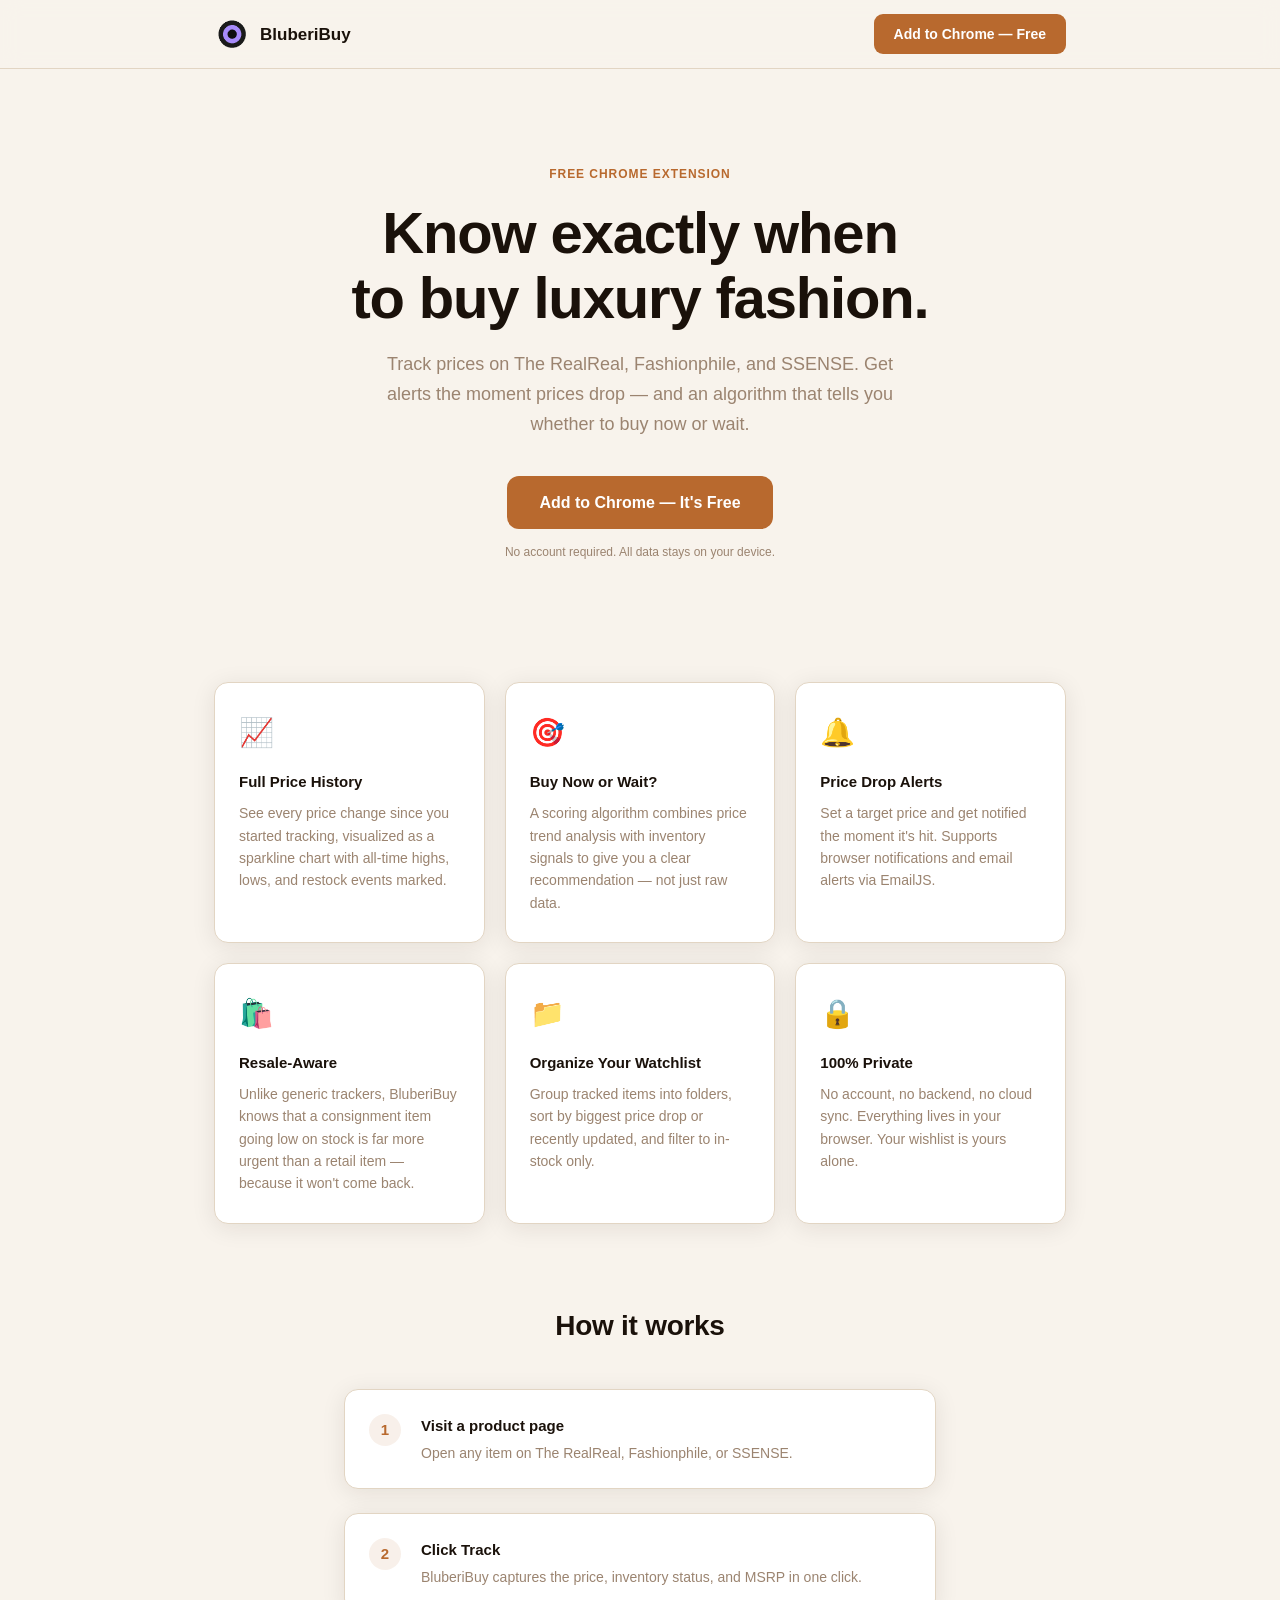
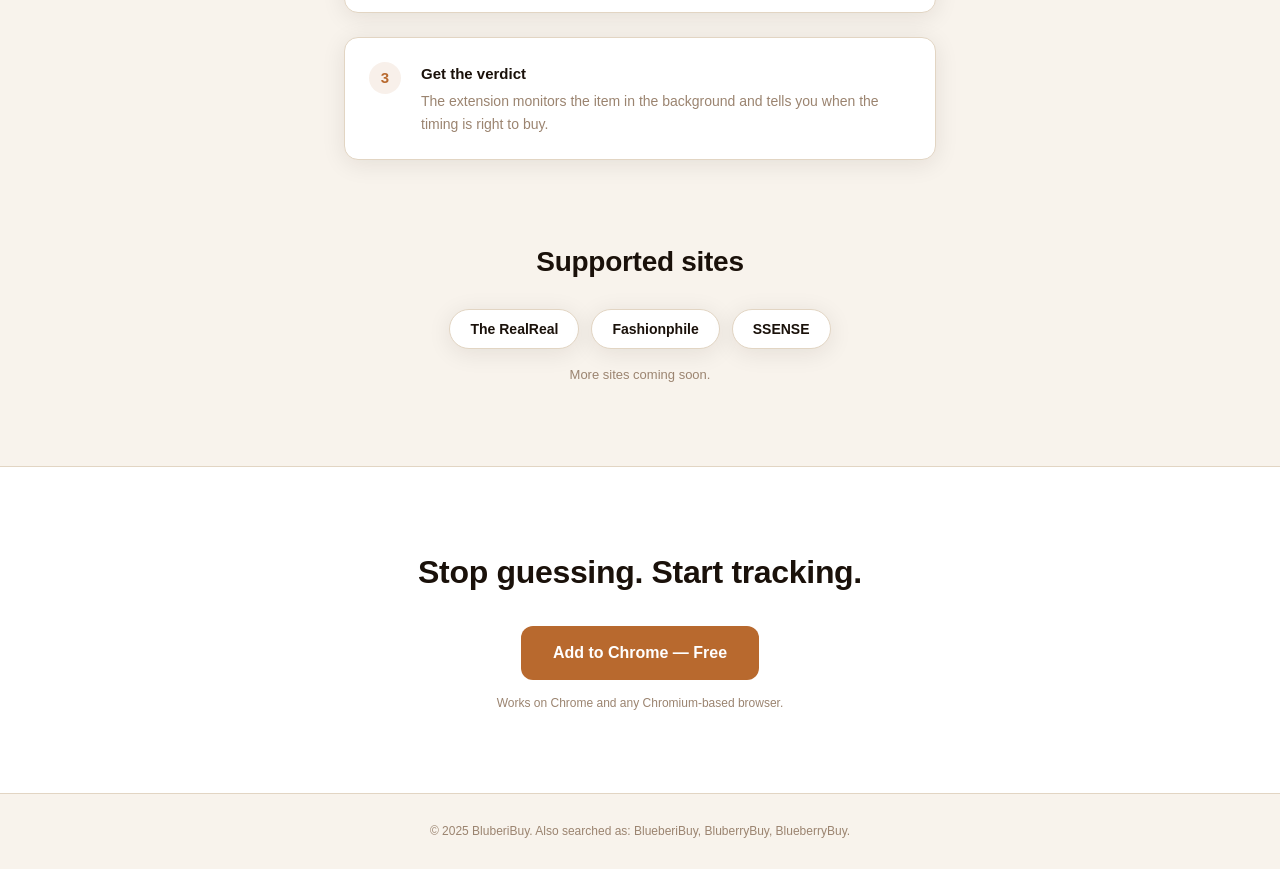
==== docs/index.html @ 83fd0864 "Add landing page and technical documentation - docs/: GitHub Pages landing page (index.html + style." ====
<!DOCTYPE html>
<html lang="en">
<head>
  <meta charset="UTF-8" />
  <meta name="viewport" content="width=device-width, initial-scale=1.0" />
  <meta name="description" content="BluberiBuy is a free Chrome extension that tracks prices on luxury fashion resale sites and tells you the perfect time to buy." />
  <meta name="keywords" content="BluberiBuy, BlueberiBuy, BluberryBuy, BlueberryBuy, Blubery Buy, luxury price tracker, Chrome extension, The RealReal price tracker, Fashionphile price tracker, SSENSE price tracker, luxury resale, price drop alert, buy now or wait" />
  <meta property="og:title" content="BluberiBuy — Know When to Buy" />
  <meta property="og:description" content="Track luxury fashion prices on The RealReal, Fashionphile, and SSENSE. Get alerts when prices drop and an algorithm that tells you when to pull the trigger." />
  <title>BluberiBuy — Know When to Buy</title>
  <link rel="stylesheet" href="style.css" />
</head>
<body>

  <header>
    <div class="header-inner">
      <div class="logo">
        <img src="icon128.png" alt="BluberiBuy icon" width="36" height="36" />
        <span>BluberiBuy</span>
      </div>
      <a class="btn" href="https://chrome.google.com/webstore" target="_blank" rel="noopener">Add to Chrome — Free</a>
    </div>
  </header>

  <section class="hero">
    <p class="eyebrow">Free Chrome Extension</p>
    <h1>Know exactly when<br />to buy luxury fashion.</h1>
    <p class="subhead">Track prices on The RealReal, Fashionphile, and SSENSE. Get alerts the moment prices drop — and an algorithm that tells you whether to buy now or wait.</p>
    <a class="btn btn--large" href="https://chrome.google.com/webstore" target="_blank" rel="noopener">Add to Chrome — It's Free</a>
    <p class="fine">No account required. All data stays on your device.</p>
  </section>

  <section class="features">
    <div class="feature">
      <div class="feature-icon">📈</div>
      <h3>Full Price History</h3>
      <p>See every price change since you started tracking, visualized as a sparkline chart with all-time highs, lows, and restock events marked.</p>
    </div>
    <div class="feature">
      <div class="feature-icon">🎯</div>
      <h3>Buy Now or Wait?</h3>
      <p>A scoring algorithm combines price trend analysis with inventory signals to give you a clear recommendation — not just raw data.</p>
    </div>
    <div class="feature">
      <div class="feature-icon">🔔</div>
      <h3>Price Drop Alerts</h3>
      <p>Set a target price and get notified the moment it's hit. Supports browser notifications and email alerts via EmailJS.</p>
    </div>
    <div class="feature">
      <div class="feature-icon">🛍️</div>
      <h3>Resale-Aware</h3>
      <p>Unlike generic trackers, BluberiBuy knows that a consignment item going low on stock is far more urgent than a retail item — because it won't come back.</p>
    </div>
    <div class="feature">
      <div class="feature-icon">📁</div>
      <h3>Organize Your Watchlist</h3>
      <p>Group tracked items into folders, sort by biggest price drop or recently updated, and filter to in-stock only.</p>
    </div>
    <div class="feature">
      <div class="feature-icon">🔒</div>
      <h3>100% Private</h3>
      <p>No account, no backend, no cloud sync. Everything lives in your browser. Your wishlist is yours alone.</p>
    </div>
  </section>

  <section class="how">
    <h2>How it works</h2>
    <ol class="steps">
      <li>
        <span class="step-num">1</span>
        <div>
          <strong>Visit a product page</strong>
          <p>Open any item on The RealReal, Fashionphile, or SSENSE.</p>
        </div>
      </li>
      <li>
        <span class="step-num">2</span>
        <div>
          <strong>Click Track</strong>
          <p>BluberiBuy captures the price, inventory status, and MSRP in one click.</p>
        </div>
      </li>
      <li>
        <span class="step-num">3</span>
        <div>
          <strong>Get the verdict</strong>
          <p>The extension monitors the item in the background and tells you when the timing is right to buy.</p>
        </div>
      </li>
    </ol>
  </section>

  <section class="sites">
    <h2>Supported sites</h2>
    <div class="site-list">
      <div class="site-chip">The RealReal</div>
      <div class="site-chip">Fashionphile</div>
      <div class="site-chip">SSENSE</div>
    </div>
    <p class="sites-note">More sites coming soon.</p>
  </section>

  <section class="cta">
    <h2>Stop guessing. Start tracking.</h2>
    <a class="btn btn--large" href="https://chrome.google.com/webstore" target="_blank" rel="noopener">Add to Chrome — Free</a>
    <p class="fine">Works on Chrome and any Chromium-based browser.</p>
  </section>

  <footer>
    <p>© 2025 BluberiBuy. Also searched as: BlueberiBuy, BluberryBuy, BlueberryBuy.</p>
  </footer>

</body>
</html>
---- docs/style.css ----
*, *::before, *::after { box-sizing: border-box; margin: 0; padding: 0; }

:root {
  --bg:         #f8f3ec;
  --bg-card:    #ffffff;
  --border:     #e2d5c3;
  --text:       #1a110a;
  --text-muted: #9b8470;
  --accent:     #b8692e;
  --accent-dim: rgba(184,105,46,0.10);
  --green:      #217a45;
  --radius:     14px;
  --shadow:     0 4px 24px rgba(28,18,8,0.09);
  font-family: -apple-system, BlinkMacSystemFont, 'Segoe UI', sans-serif;
}

body {
  background: var(--bg);
  color: var(--text);
  line-height: 1.6;
}

/* ── Header ── */
header {
  position: sticky;
  top: 0;
  z-index: 10;
  background: rgba(248,243,236,0.92);
  backdrop-filter: blur(10px);
  border-bottom: 1px solid var(--border);
}

.header-inner {
  max-width: 900px;
  margin: 0 auto;
  padding: 14px 24px;
  display: flex;
  align-items: center;
  justify-content: space-between;
}

.logo {
  display: flex;
  align-items: center;
  gap: 10px;
  font-weight: 700;
  font-size: 17px;
  color: var(--text);
}

.logo img {
  border-radius: 8px;
}

/* ── Buttons ── */
.btn {
  display: inline-block;
  background: var(--accent);
  color: #fff;
  text-decoration: none;
  font-weight: 600;
  font-size: 14px;
  padding: 9px 20px;
  border-radius: 9px;
  transition: opacity .18s, transform .15s;
}

.btn:hover { opacity: 0.88; transform: translateY(-1px); }

.btn--large {
  font-size: 16px;
  padding: 14px 32px;
  border-radius: 12px;
}

/* ── Hero ── */
.hero {
  max-width: 700px;
  margin: 0 auto;
  padding: 96px 24px 80px;
  text-align: center;
}

.eyebrow {
  font-size: 12px;
  font-weight: 700;
  text-transform: uppercase;
  letter-spacing: .08em;
  color: var(--accent);
  margin-bottom: 16px;
}

.hero h1 {
  font-size: clamp(36px, 6vw, 58px);
  font-weight: 800;
  line-height: 1.12;
  letter-spacing: -0.02em;
  margin-bottom: 20px;
}

.subhead {
  font-size: 18px;
  color: var(--text-muted);
  max-width: 540px;
  margin: 0 auto 36px;
  line-height: 1.65;
}

.fine {
  margin-top: 14px;
  font-size: 12px;
  color: var(--text-muted);
}

/* ── Features ── */
.features {
  max-width: 900px;
  margin: 0 auto;
  padding: 40px 24px 80px;
  display: grid;
  grid-template-columns: repeat(auto-fit, minmax(250px, 1fr));
  gap: 20px;
}

.feature {
  background: var(--bg-card);
  border: 1px solid var(--border);
  border-radius: var(--radius);
  padding: 28px 24px;
  box-shadow: var(--shadow);
}

.feature-icon {
  font-size: 28px;
  margin-bottom: 14px;
}

.feature h3 {
  font-size: 15px;
  font-weight: 700;
  margin-bottom: 8px;
}

.feature p {
  font-size: 14px;
  color: var(--text-muted);
  line-height: 1.6;
}

/* ── How it works ── */
.how {
  max-width: 640px;
  margin: 0 auto;
  padding: 0 24px 80px;
  text-align: center;
}

.how h2 {
  font-size: 28px;
  font-weight: 800;
  letter-spacing: -0.01em;
  margin-bottom: 40px;
}

.steps {
  list-style: none;
  display: flex;
  flex-direction: column;
  gap: 24px;
  text-align: left;
}

.steps li {
  display: flex;
  align-items: flex-start;
  gap: 20px;
  background: var(--bg-card);
  border: 1px solid var(--border);
  border-radius: var(--radius);
  padding: 24px;
  box-shadow: var(--shadow);
}

.step-num {
  flex-shrink: 0;
  width: 32px;
  height: 32px;
  background: var(--accent-dim);
  color: var(--accent);
  font-weight: 800;
  font-size: 15px;
  border-radius: 50%;
  display: flex;
  align-items: center;
  justify-content: center;
}

.steps strong {
  display: block;
  font-size: 15px;
  margin-bottom: 4px;
}

.steps p {
  font-size: 14px;
  color: var(--text-muted);
}

/* ── Supported sites ── */
.sites {
  max-width: 640px;
  margin: 0 auto;
  padding: 0 24px 80px;
  text-align: center;
}

.sites h2 {
  font-size: 28px;
  font-weight: 800;
  letter-spacing: -0.01em;
  margin-bottom: 24px;
}

.site-list {
  display: flex;
  flex-wrap: wrap;
  justify-content: center;
  gap: 12px;
  margin-bottom: 16px;
}

.site-chip {
  background: var(--bg-card);
  border: 1px solid var(--border);
  border-radius: 999px;
  padding: 8px 20px;
  font-size: 14px;
  font-weight: 600;
  box-shadow: var(--shadow);
}

.sites-note {
  font-size: 13px;
  color: var(--text-muted);
}

/* ── CTA ── */
.cta {
  background: var(--bg-card);
  border-top: 1px solid var(--border);
  border-bottom: 1px solid var(--border);
  text-align: center;
  padding: 80px 24px;
}

.cta h2 {
  font-size: 32px;
  font-weight: 800;
  letter-spacing: -0.01em;
  margin-bottom: 28px;
}

/* ── Footer ── */
footer {
  text-align: center;
  padding: 28px 24px;
  font-size: 12px;
  color: var(--text-muted);
}

/* ── Responsive ── */
@media (max-width: 600px) {
  .hero { padding: 64px 20px 60px; }
  .features { grid-template-columns: 1fr; }
  .btn--large { width: 100%; text-align: center; }
}
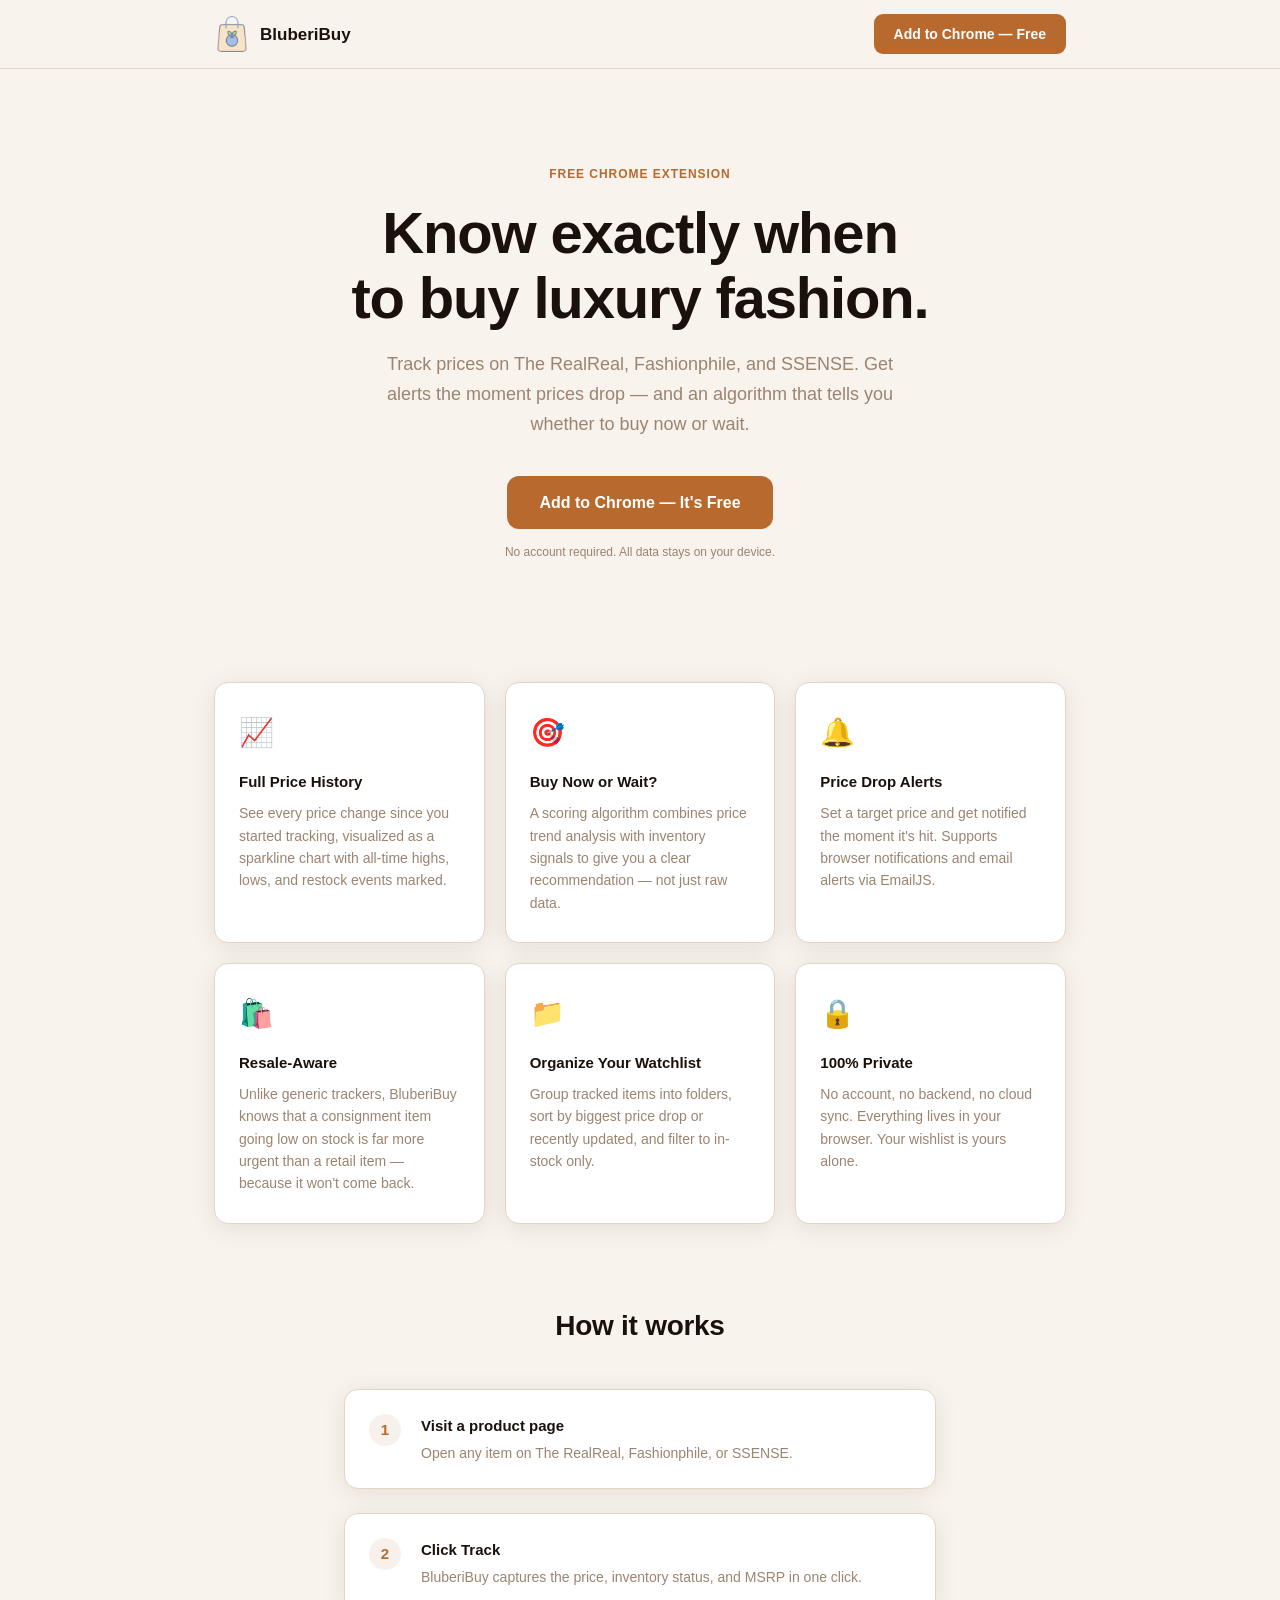
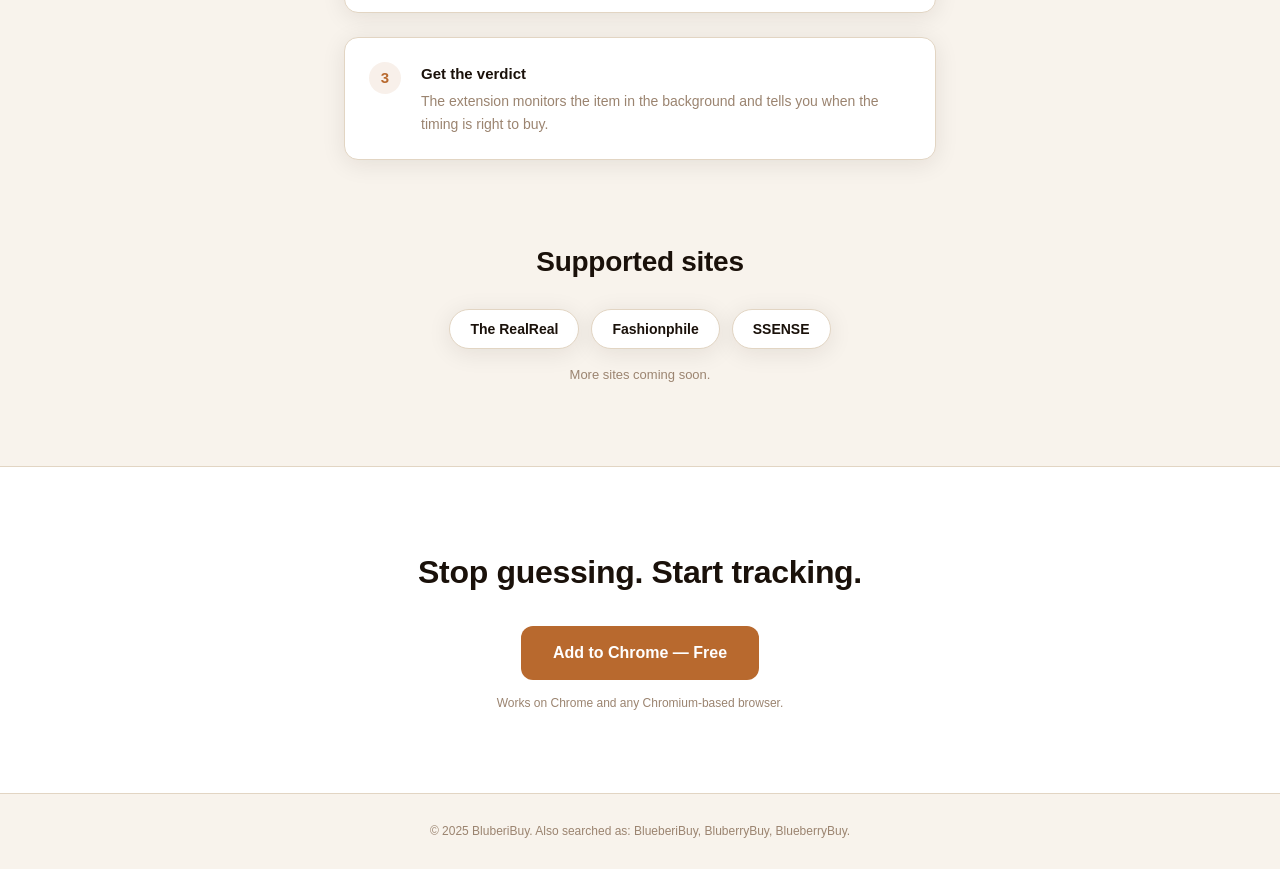
==== commit 637c352d: "Update landing page with real Chrome Store link, icon48, and og:url Co-Authored-By: Claude Sonnet 4." ====
--- a/docs/index.html
+++ b/docs/index.html
@@ -7,6 +7,7 @@
   <meta name="keywords" content="BluberiBuy, BlueberiBuy, BluberryBuy, BlueberryBuy, Blubery Buy, luxury price tracker, Chrome extension, The RealReal price tracker, Fashionphile price tracker, SSENSE price tracker, luxury resale, price drop alert, buy now or wait" />
   <meta property="og:title" content="BluberiBuy — Know When to Buy" />
   <meta property="og:description" content="Track luxury fashion prices on The RealReal, Fashionphile, and SSENSE. Get alerts when prices drop and an algorithm that tells you when to pull the trigger." />
+  <meta property="og:url" content="https://mayozoz.github.io/BluberiBuy/" />
   <title>BluberiBuy — Know When to Buy</title>
   <link rel="stylesheet" href="style.css" />
 </head>
@@ -15,10 +16,10 @@
   <header>
     <div class="header-inner">
       <div class="logo">
-        <img src="icon128.png" alt="BluberiBuy icon" width="36" height="36" />
+        <img src="icon48.png" alt="BluberiBuy icon" width="36" height="36" />
         <span>BluberiBuy</span>
       </div>
-      <a class="btn" href="https://chrome.google.com/webstore" target="_blank" rel="noopener">Add to Chrome — Free</a>
+      <a class="btn" href="https://chromewebstore.google.com/detail/bluberibuy/hebofgjcejgihignpbijmoicklaopijb" target="_blank" rel="noopener">Add to Chrome — Free</a>
     </div>
   </header>
 
@@ -26,7 +27,7 @@
     <p class="eyebrow">Free Chrome Extension</p>
     <h1>Know exactly when<br />to buy luxury fashion.</h1>
     <p class="subhead">Track prices on The RealReal, Fashionphile, and SSENSE. Get alerts the moment prices drop — and an algorithm that tells you whether to buy now or wait.</p>
-    <a class="btn btn--large" href="https://chrome.google.com/webstore" target="_blank" rel="noopener">Add to Chrome — It's Free</a>
+    <a class="btn btn--large" href="https://chromewebstore.google.com/detail/bluberibuy/hebofgjcejgihignpbijmoicklaopijb" target="_blank" rel="noopener">Add to Chrome — It's Free</a>
     <p class="fine">No account required. All data stays on your device.</p>
   </section>
 
@@ -102,7 +103,7 @@
 
   <section class="cta">
     <h2>Stop guessing. Start tracking.</h2>
-    <a class="btn btn--large" href="https://chrome.google.com/webstore" target="_blank" rel="noopener">Add to Chrome — Free</a>
+    <a class="btn btn--large" href="https://chromewebstore.google.com/detail/bluberibuy/hebofgjcejgihignpbijmoicklaopijb" target="_blank" rel="noopener">Add to Chrome — Free</a>
     <p class="fine">Works on Chrome and any Chromium-based browser.</p>
   </section>
 
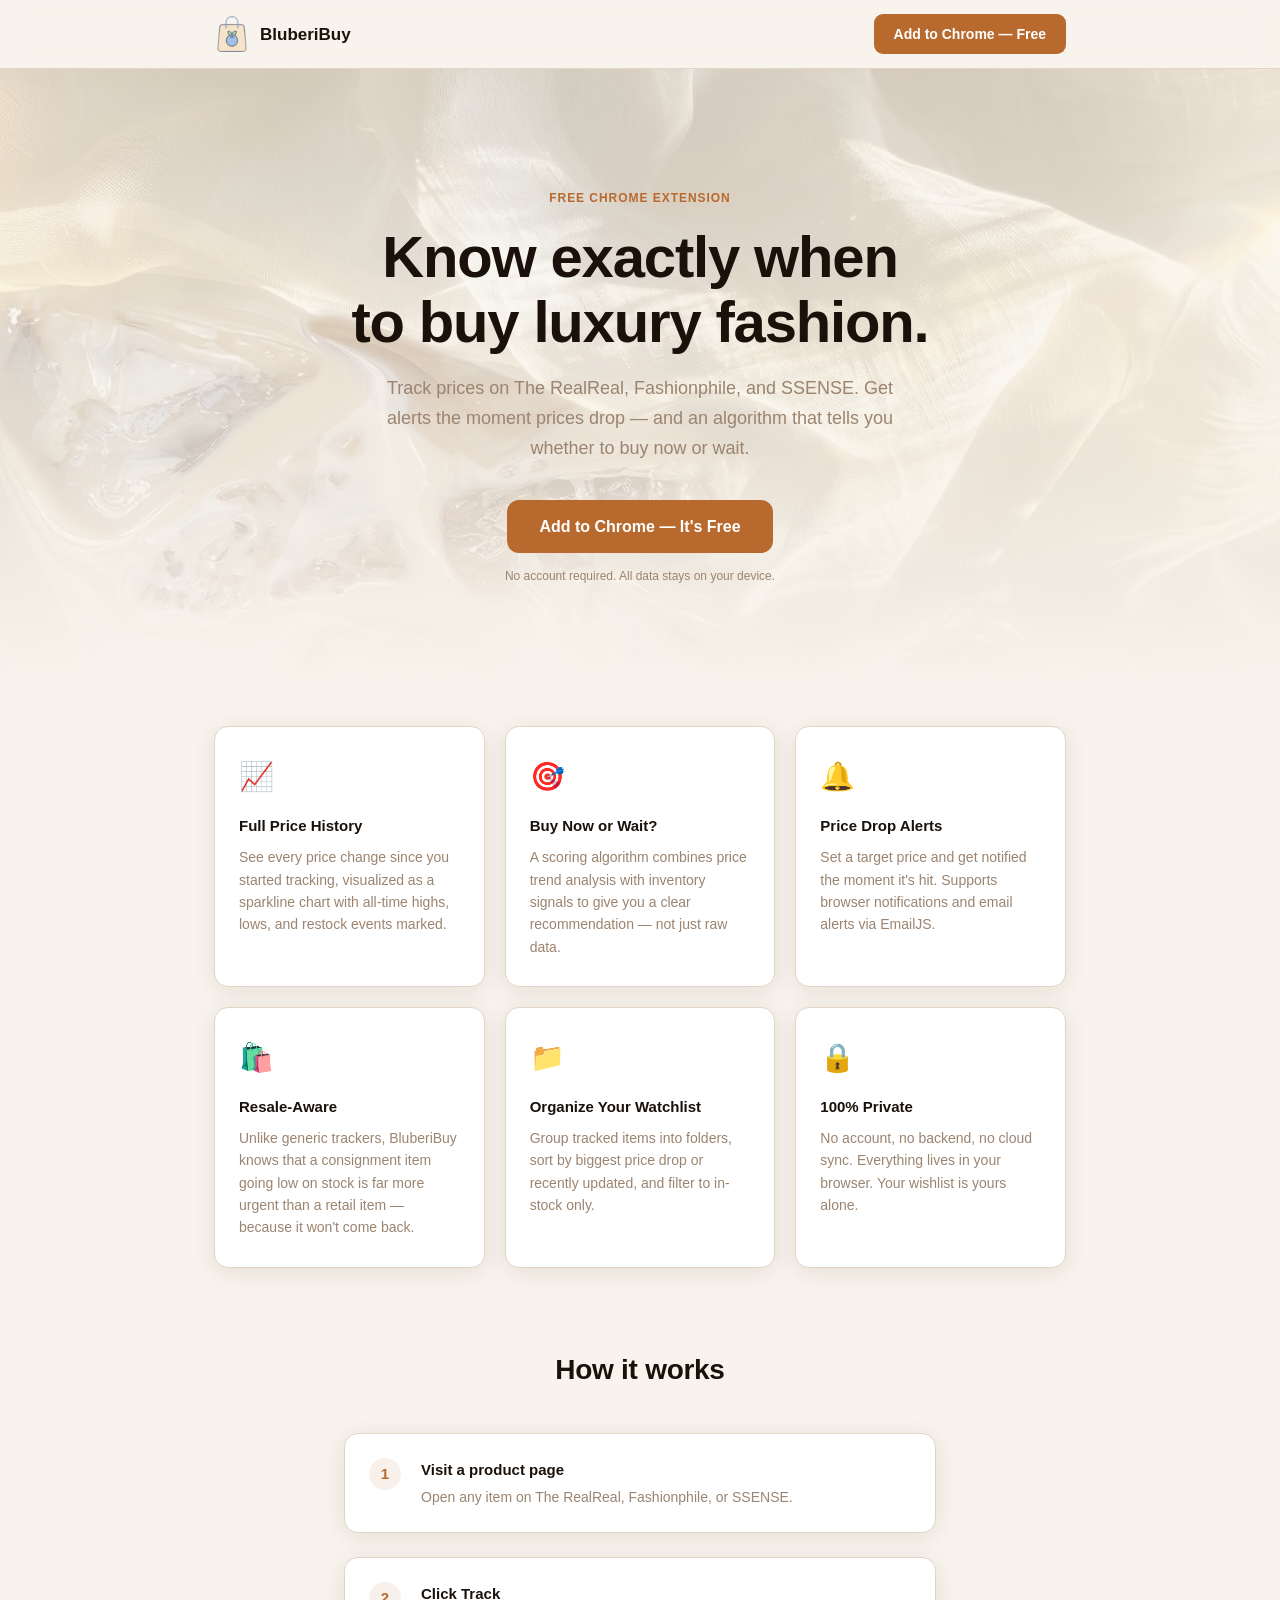
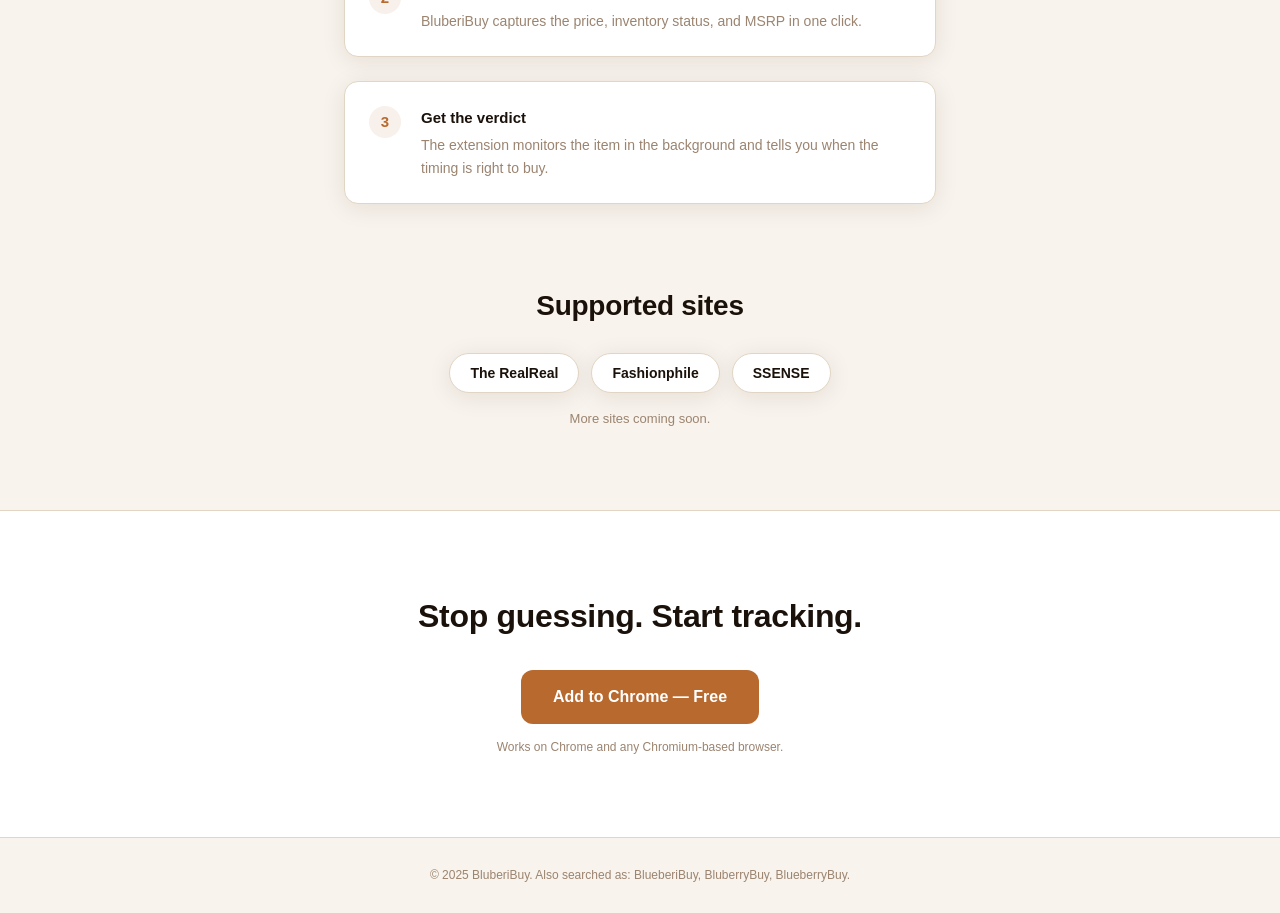
==== commit 56a48b37: "Add hero background image to landing page Compressed background.jpeg from 680KB to 154KB; applied to" ====
--- a/docs/index.html
+++ b/docs/index.html
@@ -23,6 +23,7 @@
     </div>
   </header>
 
+  <div class="hero-wrapper">
   <section class="hero">
     <p class="eyebrow">Free Chrome Extension</p>
     <h1>Know exactly when<br />to buy luxury fashion.</h1>
@@ -30,6 +31,7 @@
     <a class="btn btn--large" href="https://chromewebstore.google.com/detail/bluberibuy/hebofgjcejgihignpbijmoicklaopijb" target="_blank" rel="noopener">Add to Chrome — It's Free</a>
     <p class="fine">No account required. All data stays on your device.</p>
   </section>
+  </div>
 
   <section class="features">
     <div class="feature">
--- a/docs/style.css
+++ b/docs/style.css
@@ -74,10 +74,33 @@
 }
 
 /* ── Hero ── */
+.hero-wrapper {
+  position: relative;
+  background-image: url('background.jpeg');
+  background-size: cover;
+  background-position: center 40%;
+  overflow: hidden;
+}
+
+.hero-wrapper::after {
+  content: '';
+  position: absolute;
+  inset: 0;
+  background: linear-gradient(
+    to bottom,
+    rgba(248,243,236,0.55) 0%,
+    rgba(248,243,236,0.75) 60%,
+    rgba(248,243,236,1)    100%
+  );
+  pointer-events: none;
+}
+
 .hero {
+  position: relative;
+  z-index: 1;
   max-width: 700px;
   margin: 0 auto;
-  padding: 96px 24px 80px;
+  padding: 120px 24px 100px;
   text-align: center;
 }
 
@@ -270,7 +293,7 @@
 
 /* ── Responsive ── */
 @media (max-width: 600px) {
-  .hero { padding: 64px 20px 60px; }
+  .hero { padding: 80px 20px 72px; }
   .features { grid-template-columns: 1fr; }
   .btn--large { width: 100%; text-align: center; }
 }
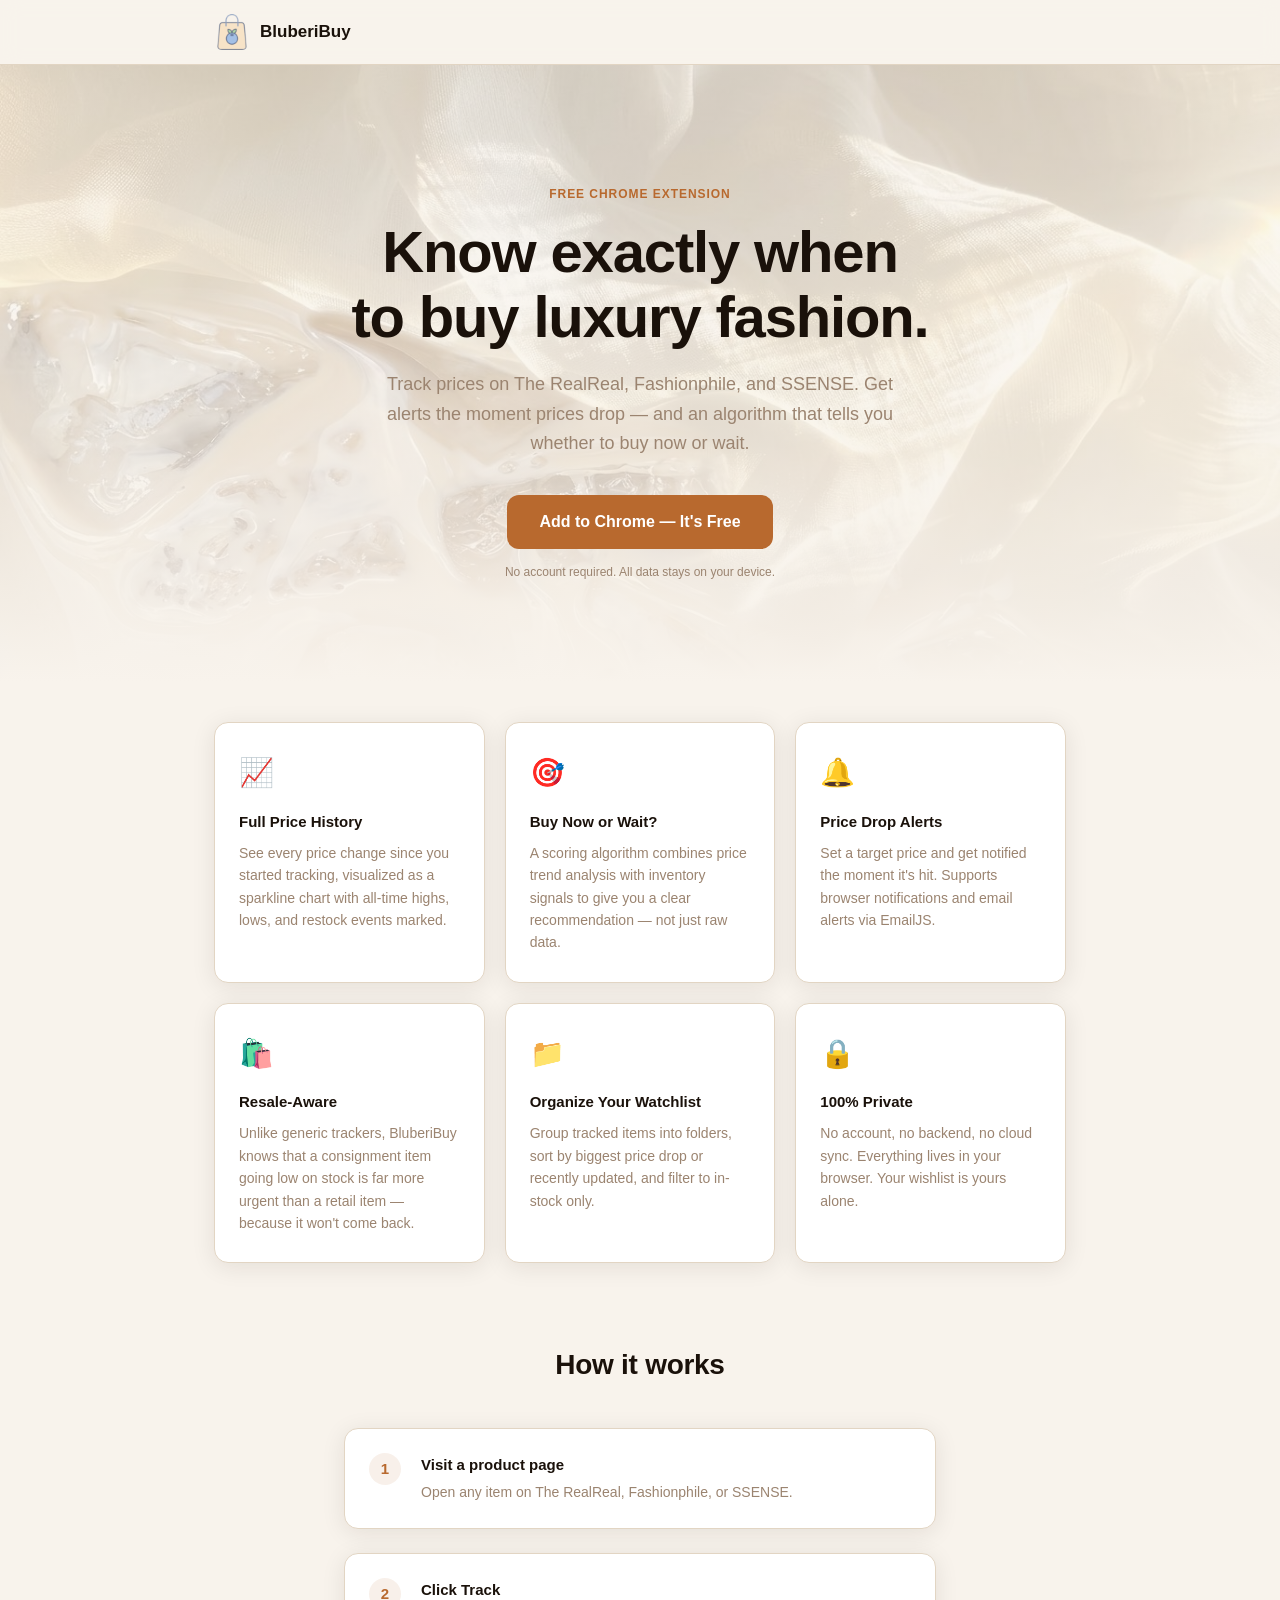
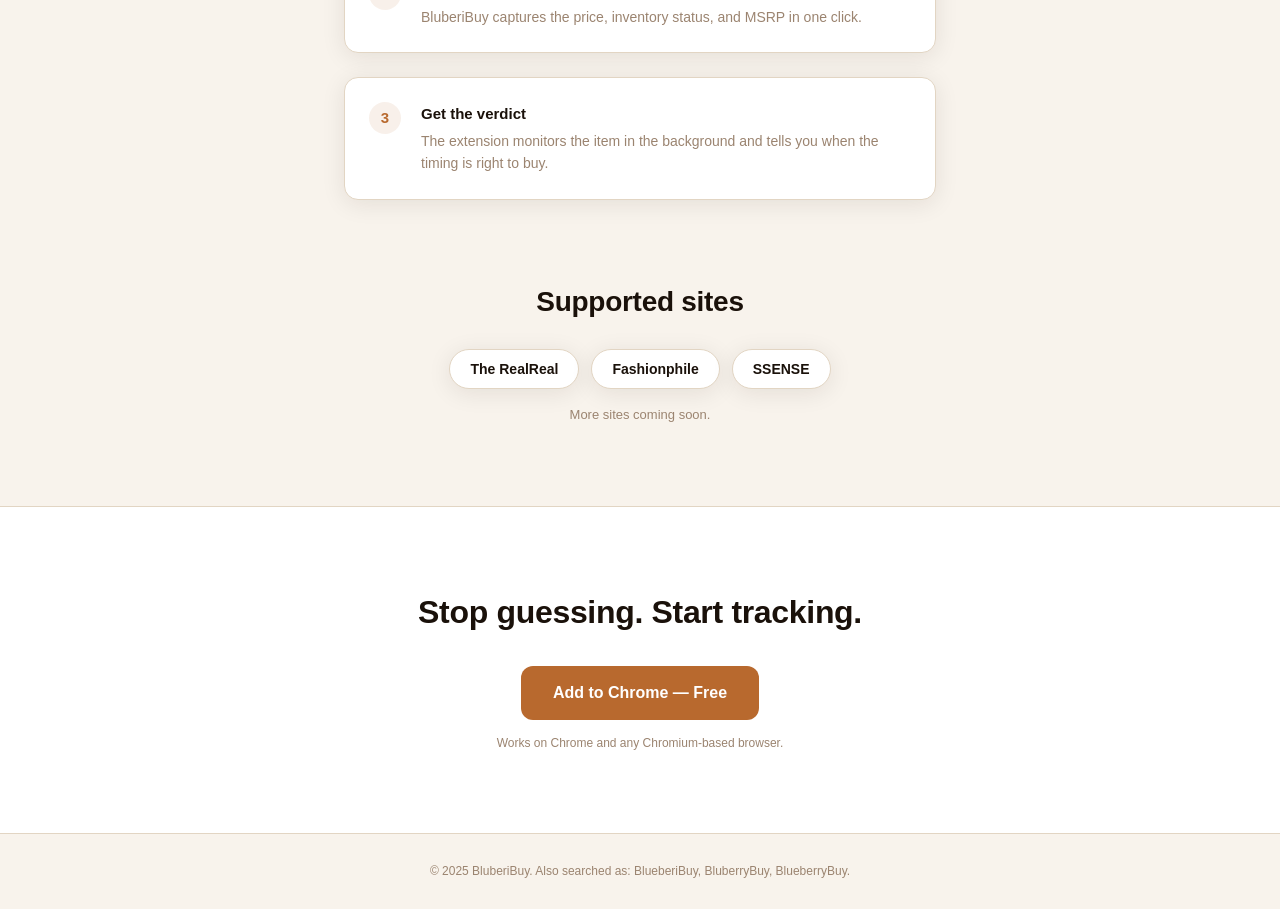
==== commit f2996289: "Remove Add to Chrome button from header nav Co-Authored-By: Claude Sonnet 4.6 <noreply@anthropic.com" ====
--- a/docs/index.html
+++ b/docs/index.html
@@ -19,7 +19,6 @@
         <img src="icon48.png" alt="BluberiBuy icon" width="36" height="36" />
         <span>BluberiBuy</span>
       </div>
-      <a class="btn" href="https://chromewebstore.google.com/detail/bluberibuy/hebofgjcejgihignpbijmoicklaopijb" target="_blank" rel="noopener">Add to Chrome — Free</a>
     </div>
   </header>
 
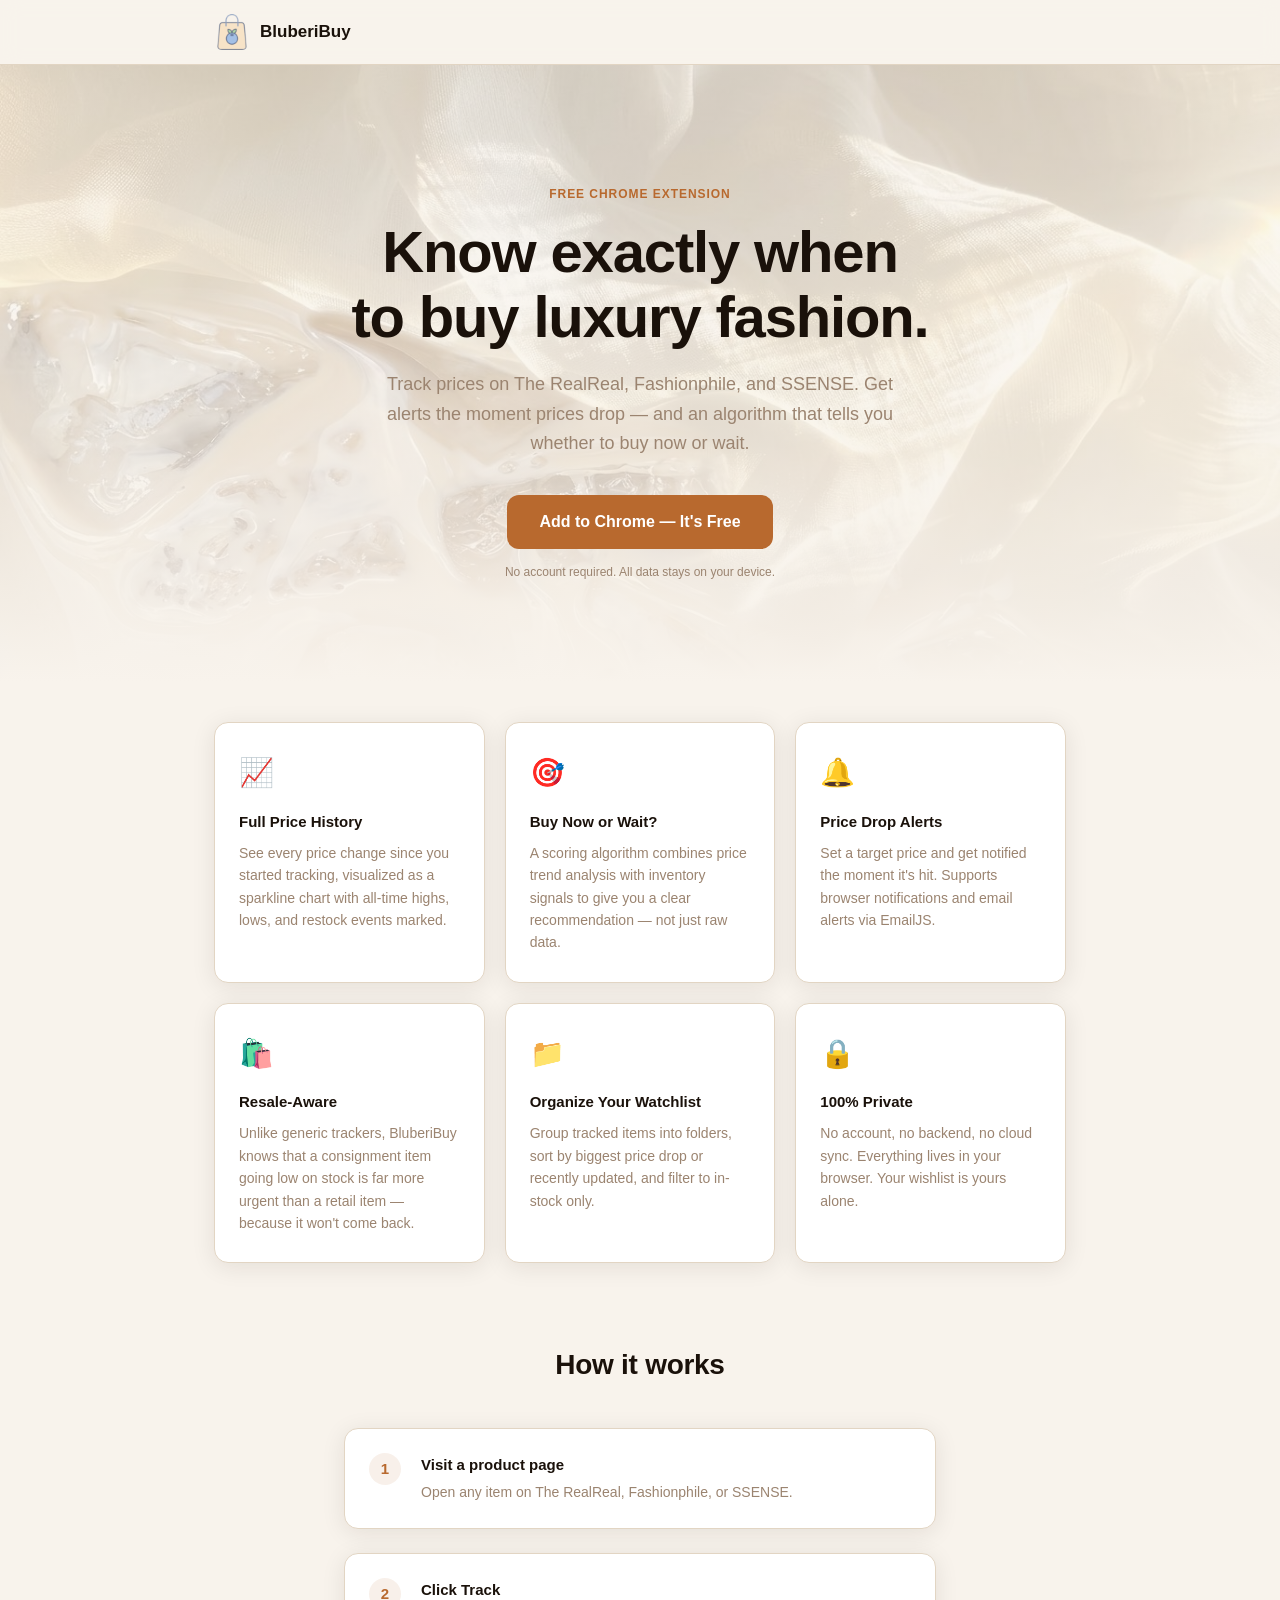
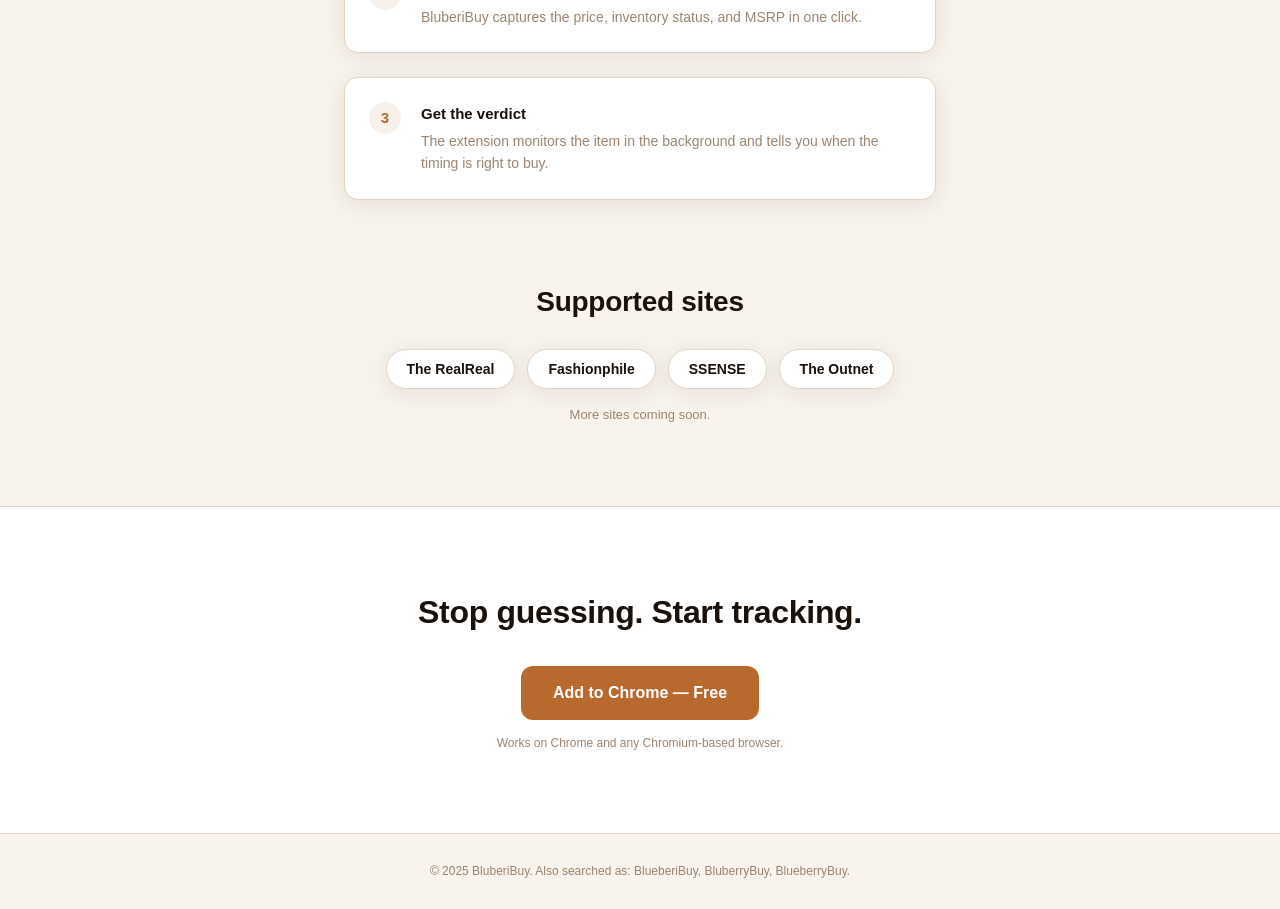
==== commit 9e6601a1: "Add The Outnet as supported site Treated as consignment (limited outlet stock, no restocks) for inve" ====
--- a/docs/index.html
+++ b/docs/index.html
@@ -4,7 +4,7 @@
   <meta charset="UTF-8" />
   <meta name="viewport" content="width=device-width, initial-scale=1.0" />
   <meta name="description" content="BluberiBuy is a free Chrome extension that tracks prices on luxury fashion resale sites and tells you the perfect time to buy." />
-  <meta name="keywords" content="BluberiBuy, BlueberiBuy, BluberryBuy, BlueberryBuy, Blubery Buy, luxury price tracker, Chrome extension, The RealReal price tracker, Fashionphile price tracker, SSENSE price tracker, luxury resale, price drop alert, buy now or wait" />
+  <meta name="keywords" content="BluberiBuy, BlueberiBuy, BluberryBuy, BlueberryBuy, Blubery Buy, luxury price tracker, Chrome extension, The RealReal price tracker, Fashionphile price tracker, SSENSE price tracker, luxury resale, resale, resell, consignment, secondhand, second hand, pre-owned, preowned, pre-loved, preloved, vintage luxury, designer resale, luxury deals, price drop alert, buy now or wait, price history, price monitoring, price watching, deal tracker, sale alert, discount tracker, luxury fashion, designer handbags, designer clothing, luxury accessories, Chanel price tracker, Louis Vuitton price tracker, Gucci price tracker, Prada price tracker, Hermes price tracker, luxury investment, authenticated luxury, certified pre-owned, luxury bargain, when to buy, best time to buy, price prediction, inventory alert, stock alert, low stock alert, out of stock alert, restock alert, fashion tech, shopping extension, browser extension, Chrome shopping tool, smart shopping, deal finder" />
   <meta property="og:title" content="BluberiBuy — Know When to Buy" />
   <meta property="og:description" content="Track luxury fashion prices on The RealReal, Fashionphile, and SSENSE. Get alerts when prices drop and an algorithm that tells you when to pull the trigger." />
   <meta property="og:url" content="https://mayozoz.github.io/BluberiBuy/" />
@@ -98,6 +98,7 @@
       <div class="site-chip">The RealReal</div>
       <div class="site-chip">Fashionphile</div>
       <div class="site-chip">SSENSE</div>
+      <div class="site-chip">The Outnet</div>
     </div>
     <p class="sites-note">More sites coming soon.</p>
   </section>
@@ -108,6 +109,17 @@
     <p class="fine">Works on Chrome and any Chromium-based browser.</p>
   </section>
 
+  <div class="seo-keywords" aria-hidden="true">
+    resale resell consignment secondhand second-hand pre-owned preowned pre-loved preloved
+    vintage luxury designer resale luxury deals price drop price history price monitoring
+    price tracker price alert deal tracker sale alert discount tracker luxury fashion
+    designer handbags designer clothing luxury accessories authenticated luxury certified pre-owned
+    luxury bargain when to buy best time to buy price prediction inventory alert stock alert
+    low stock alert restock alert fashion tech shopping extension smart shopping deal finder
+    The RealReal Fashionphile SSENSE Chanel Louis Vuitton Gucci Prada Hermes luxury investment
+    buy now or wait price watch browser extension Chrome extension shopping tool
+  </div>
+
   <footer>
     <p>© 2025 BluberiBuy. Also searched as: BlueberiBuy, BluberryBuy, BlueberryBuy.</p>
   </footer>
--- a/docs/style.css
+++ b/docs/style.css
@@ -291,6 +291,16 @@
   color: var(--text-muted);
 }
 
+/* ── SEO ── */
+.seo-keywords {
+  position: absolute;
+  width: 1px;
+  height: 1px;
+  overflow: hidden;
+  clip: rect(0,0,0,0);
+  white-space: nowrap;
+}
+
 /* ── Responsive ── */
 @media (max-width: 600px) {
   .hero { padding: 80px 20px 72px; }
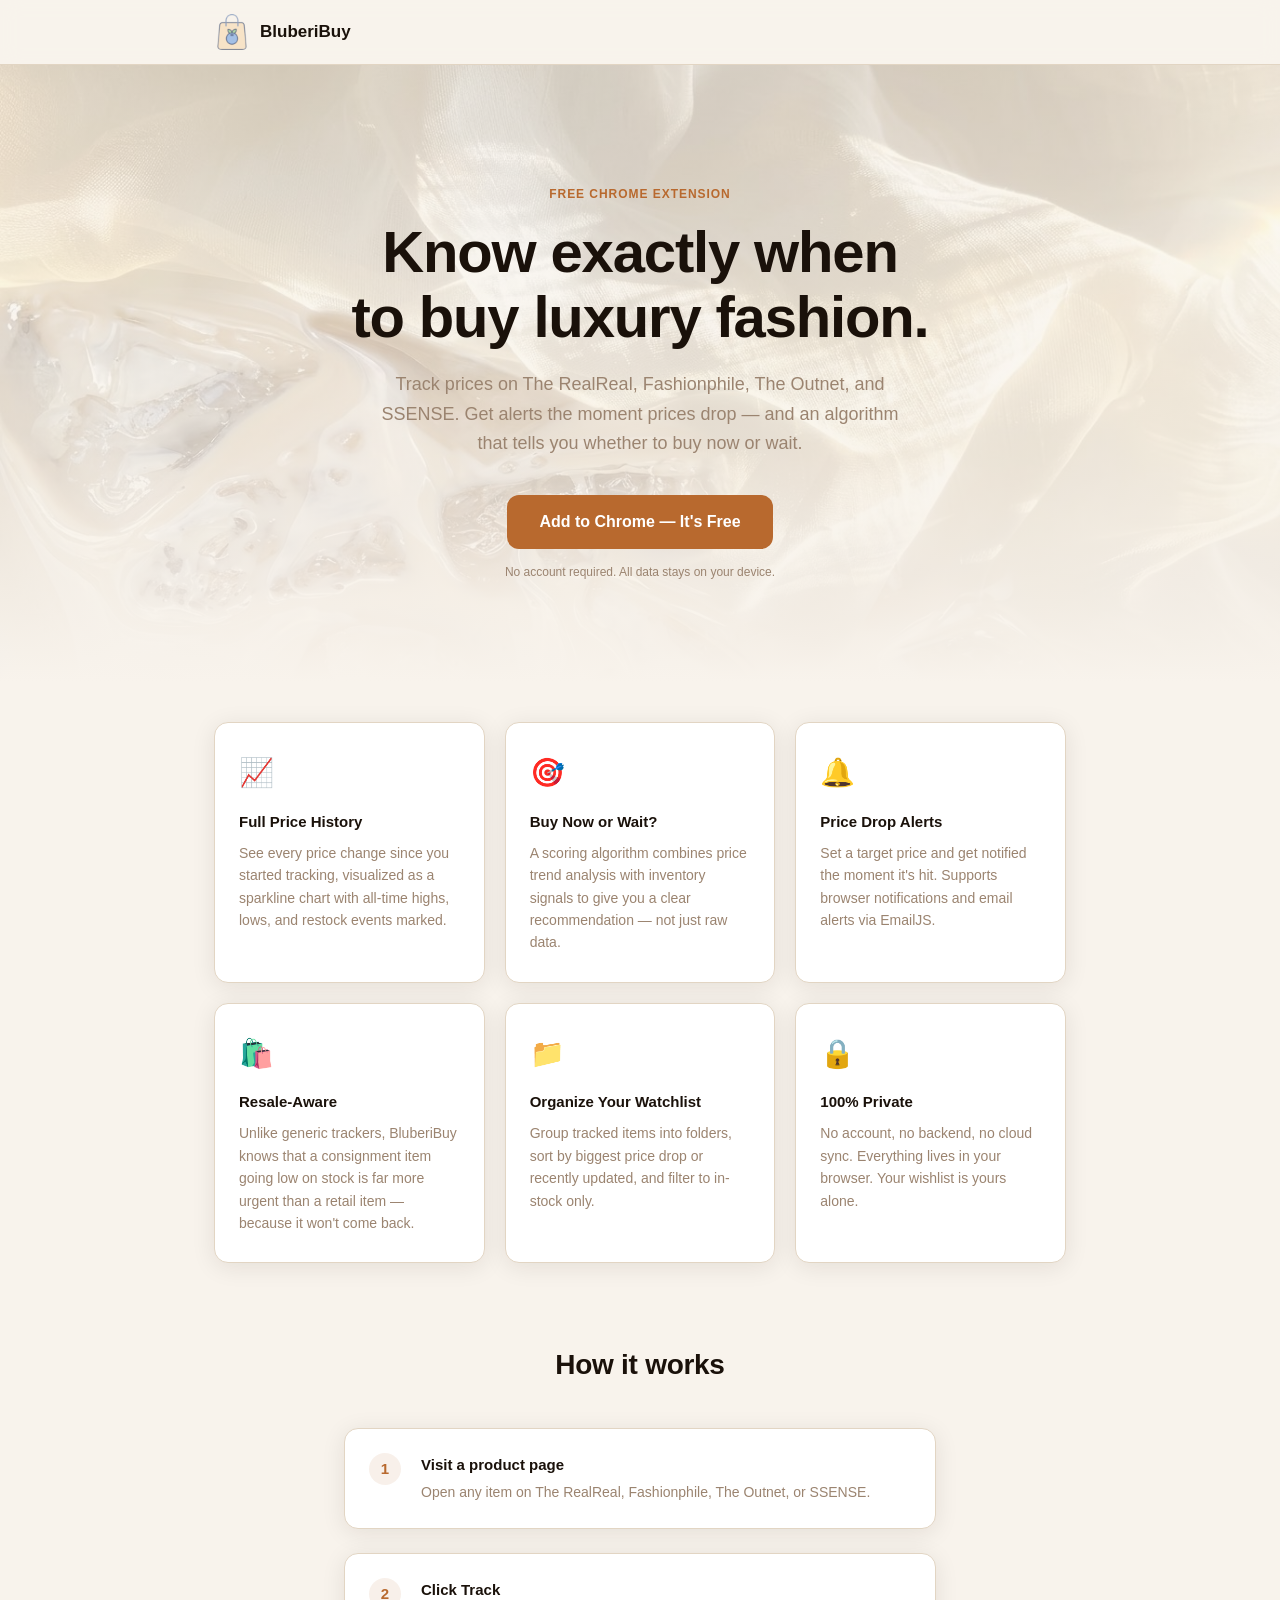
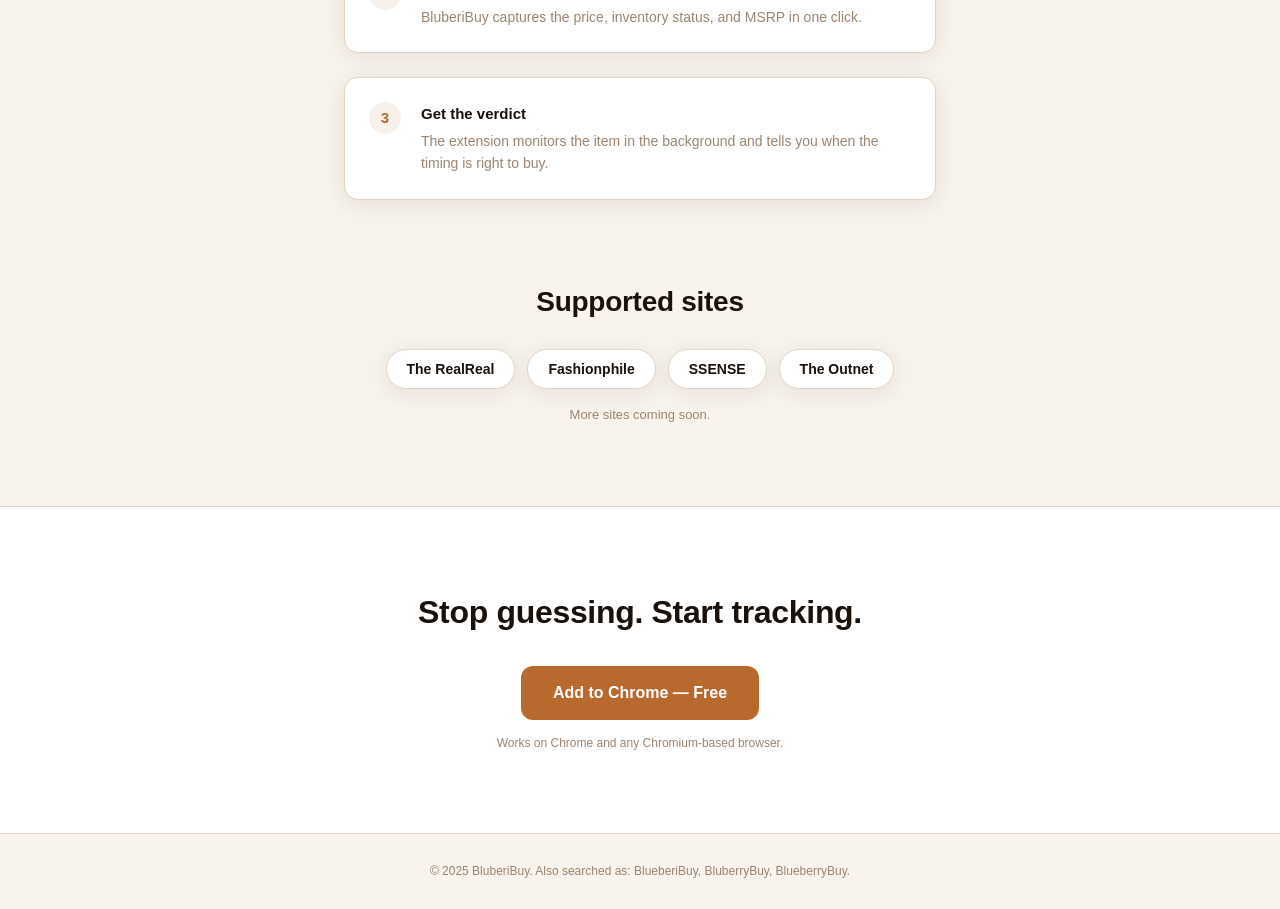
==== commit 6469ec0c: "Update landing page to include The Outnet across all copy and SEO fields Co-Authored-By: Claude Sonn" ====
--- a/docs/index.html
+++ b/docs/index.html
@@ -3,10 +3,10 @@
 <head>
   <meta charset="UTF-8" />
   <meta name="viewport" content="width=device-width, initial-scale=1.0" />
-  <meta name="description" content="BluberiBuy is a free Chrome extension that tracks prices on luxury fashion resale sites and tells you the perfect time to buy." />
-  <meta name="keywords" content="BluberiBuy, BlueberiBuy, BluberryBuy, BlueberryBuy, Blubery Buy, luxury price tracker, Chrome extension, The RealReal price tracker, Fashionphile price tracker, SSENSE price tracker, luxury resale, resale, resell, consignment, secondhand, second hand, pre-owned, preowned, pre-loved, preloved, vintage luxury, designer resale, luxury deals, price drop alert, buy now or wait, price history, price monitoring, price watching, deal tracker, sale alert, discount tracker, luxury fashion, designer handbags, designer clothing, luxury accessories, Chanel price tracker, Louis Vuitton price tracker, Gucci price tracker, Prada price tracker, Hermes price tracker, luxury investment, authenticated luxury, certified pre-owned, luxury bargain, when to buy, best time to buy, price prediction, inventory alert, stock alert, low stock alert, out of stock alert, restock alert, fashion tech, shopping extension, browser extension, Chrome shopping tool, smart shopping, deal finder" />
+  <meta name="description" content="BluberiBuy is a free Chrome extension that tracks prices on The RealReal, Fashionphile, The Outnet, and SSENSE — and tells you the perfect time to buy." />
+  <meta name="keywords" content="BluberiBuy, BlueberiBuy, BluberryBuy, BlueberryBuy, Blubery Buy, luxury price tracker, Chrome extension, The RealReal price tracker, Fashionphile price tracker, SSENSE price tracker, The Outnet price tracker, theoutnet price tracker, luxury outlet, luxury resale, resale, resell, consignment, secondhand, second hand, pre-owned, preowned, pre-loved, preloved, vintage luxury, designer resale, luxury deals, price drop alert, buy now or wait, price history, price monitoring, price watching, deal tracker, sale alert, discount tracker, luxury fashion, designer handbags, designer clothing, luxury accessories, Chanel price tracker, Louis Vuitton price tracker, Gucci price tracker, Prada price tracker, Hermes price tracker, luxury investment, authenticated luxury, certified pre-owned, luxury bargain, when to buy, best time to buy, price prediction, inventory alert, stock alert, low stock alert, out of stock alert, restock alert, fashion tech, shopping extension, browser extension, Chrome shopping tool, smart shopping, deal finder" />
   <meta property="og:title" content="BluberiBuy — Know When to Buy" />
-  <meta property="og:description" content="Track luxury fashion prices on The RealReal, Fashionphile, and SSENSE. Get alerts when prices drop and an algorithm that tells you when to pull the trigger." />
+  <meta property="og:description" content="Track luxury fashion prices on The RealReal, Fashionphile, The Outnet, and SSENSE. Get alerts when prices drop and an algorithm that tells you when to pull the trigger." />
   <meta property="og:url" content="https://mayozoz.github.io/BluberiBuy/" />
   <title>BluberiBuy — Know When to Buy</title>
   <link rel="stylesheet" href="style.css" />
@@ -26,7 +26,7 @@
   <section class="hero">
     <p class="eyebrow">Free Chrome Extension</p>
     <h1>Know exactly when<br />to buy luxury fashion.</h1>
-    <p class="subhead">Track prices on The RealReal, Fashionphile, and SSENSE. Get alerts the moment prices drop — and an algorithm that tells you whether to buy now or wait.</p>
+    <p class="subhead">Track prices on The RealReal, Fashionphile, The Outnet, and SSENSE. Get alerts the moment prices drop — and an algorithm that tells you whether to buy now or wait.</p>
     <a class="btn btn--large" href="https://chromewebstore.google.com/detail/bluberibuy/hebofgjcejgihignpbijmoicklaopijb" target="_blank" rel="noopener">Add to Chrome — It's Free</a>
     <p class="fine">No account required. All data stays on your device.</p>
   </section>
@@ -72,7 +72,7 @@
         <span class="step-num">1</span>
         <div>
           <strong>Visit a product page</strong>
-          <p>Open any item on The RealReal, Fashionphile, or SSENSE.</p>
+          <p>Open any item on The RealReal, Fashionphile, The Outnet, or SSENSE.</p>
         </div>
       </li>
       <li>
@@ -116,7 +116,7 @@
     designer handbags designer clothing luxury accessories authenticated luxury certified pre-owned
     luxury bargain when to buy best time to buy price prediction inventory alert stock alert
     low stock alert restock alert fashion tech shopping extension smart shopping deal finder
-    The RealReal Fashionphile SSENSE Chanel Louis Vuitton Gucci Prada Hermes luxury investment
+    The RealReal Fashionphile SSENSE The Outnet theoutnet.com Outnet price tracker luxury outlet Chanel Louis Vuitton Gucci Prada Hermes luxury investment
     buy now or wait price watch browser extension Chrome extension shopping tool
   </div>
 
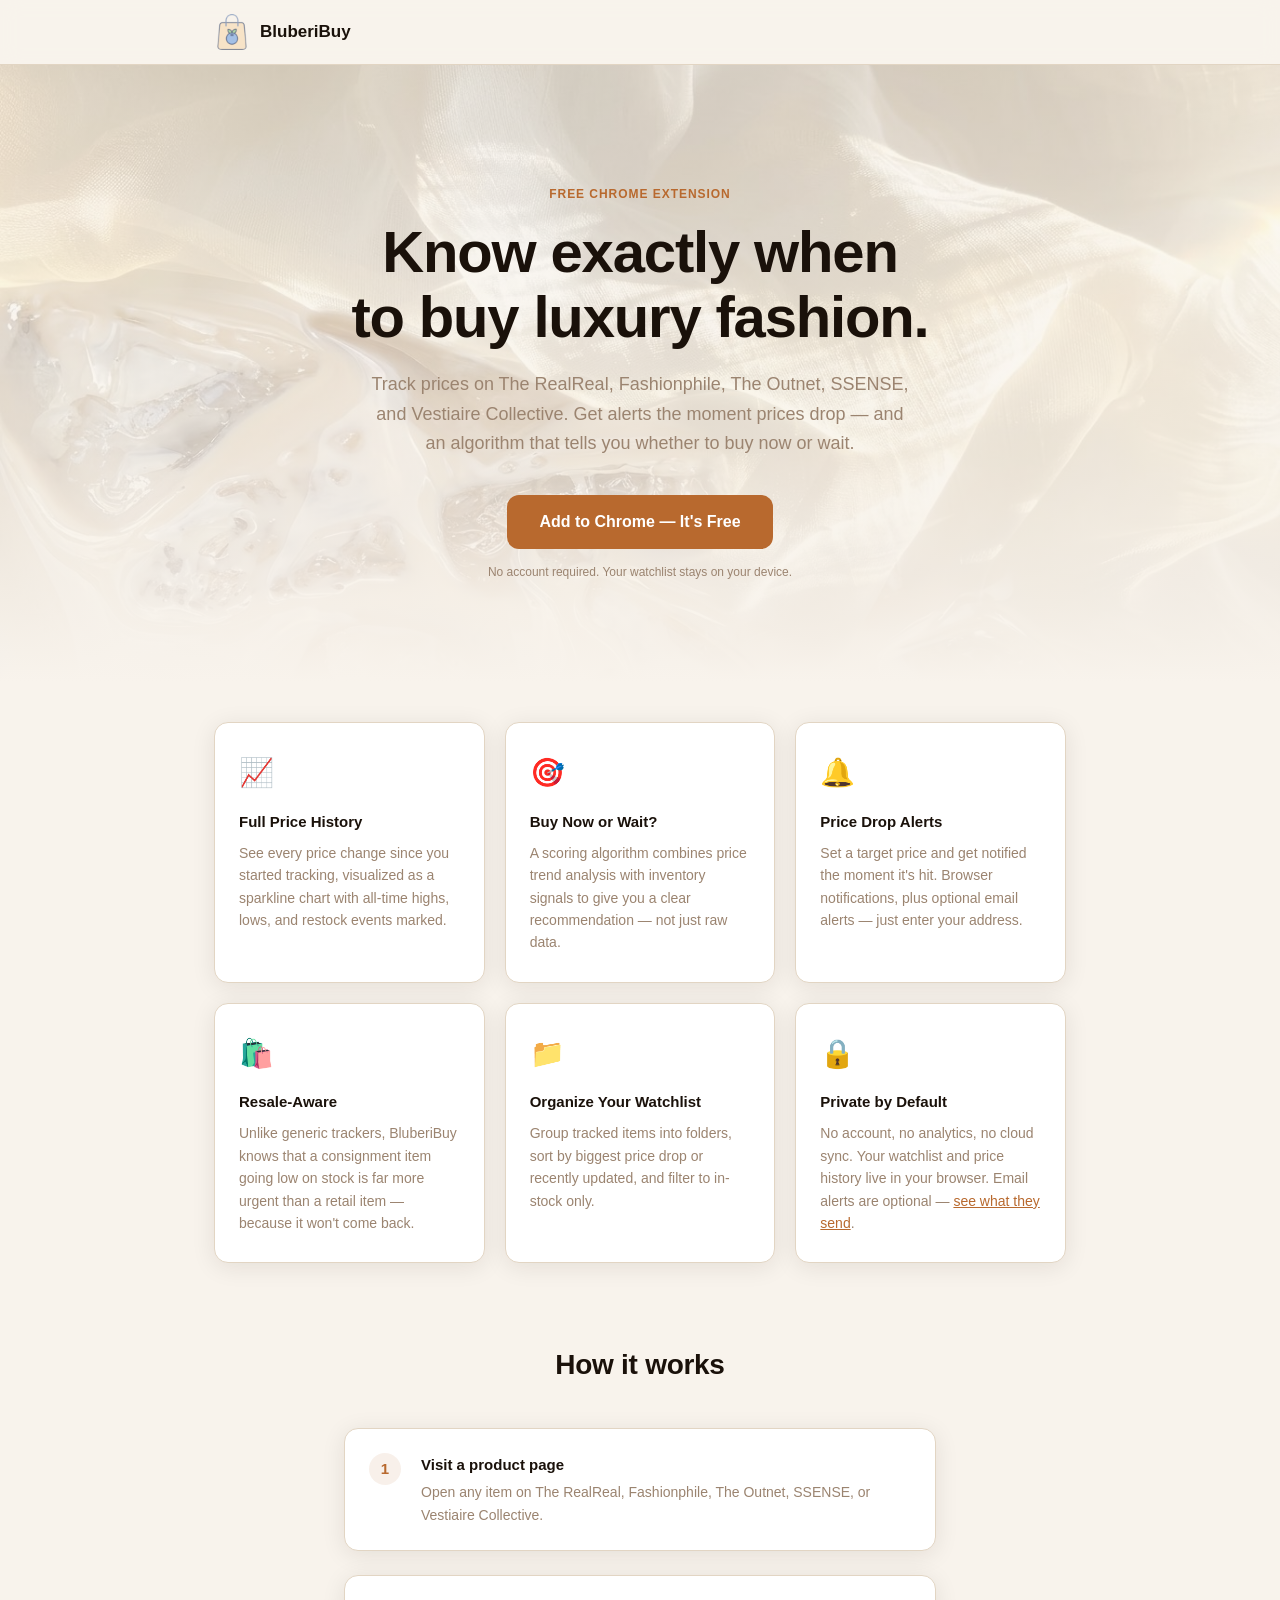
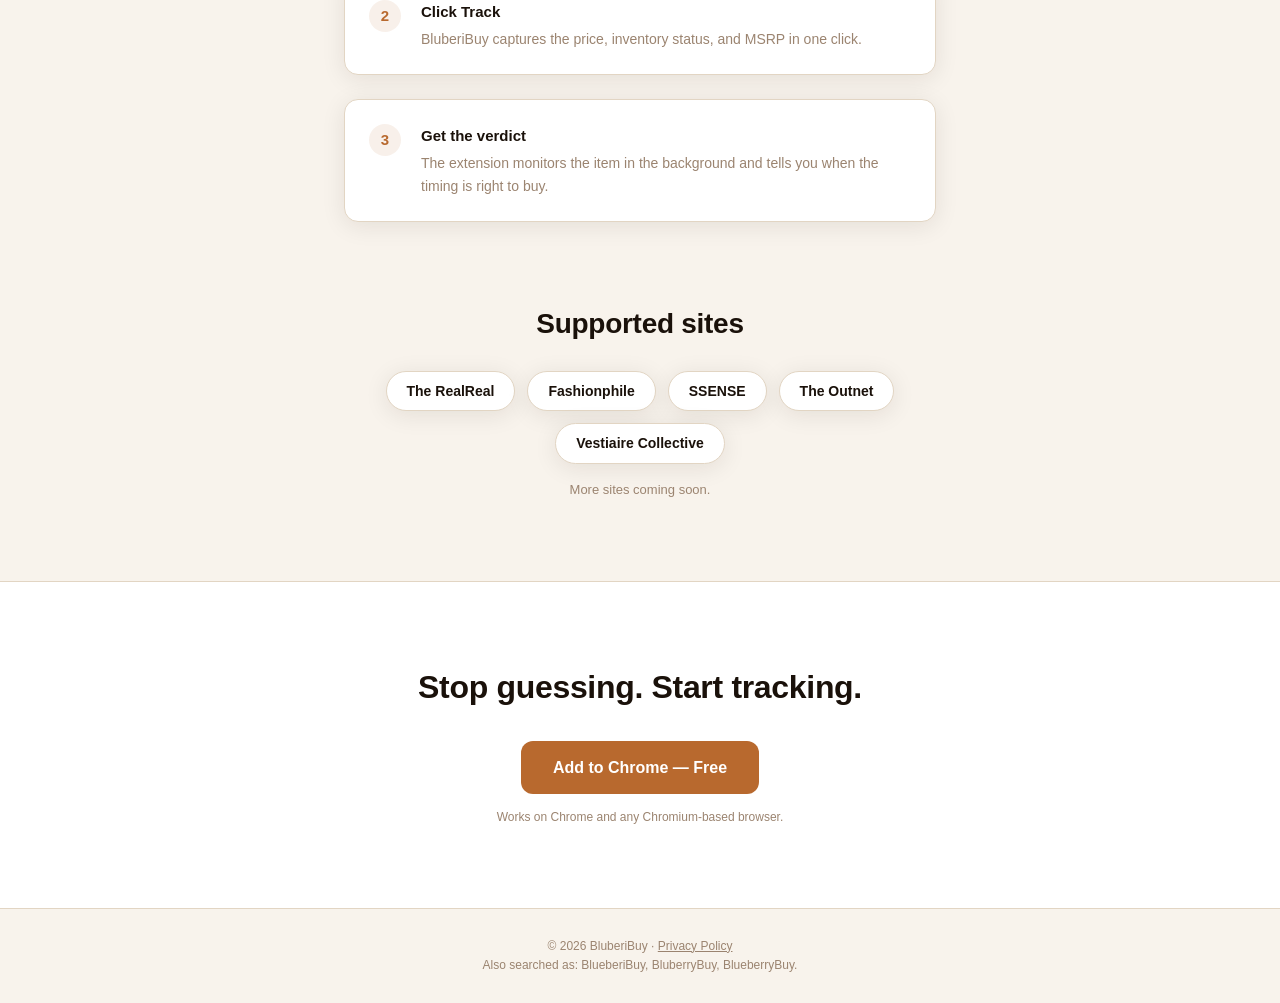
==== commit 548b6661: "Add privacy policy page; align landing page with 0.3.0 - docs/privacy.html: what stays on device, st" ====
--- a/docs/index.html
+++ b/docs/index.html
@@ -3,10 +3,10 @@
 <head>
   <meta charset="UTF-8" />
   <meta name="viewport" content="width=device-width, initial-scale=1.0" />
-  <meta name="description" content="BluberiBuy is a free Chrome extension that tracks prices on The RealReal, Fashionphile, The Outnet, and SSENSE — and tells you the perfect time to buy." />
-  <meta name="keywords" content="BluberiBuy, BlueberiBuy, BluberryBuy, BlueberryBuy, Blubery Buy, luxury price tracker, Chrome extension, The RealReal price tracker, Fashionphile price tracker, SSENSE price tracker, The Outnet price tracker, theoutnet price tracker, luxury outlet, luxury resale, resale, resell, consignment, secondhand, second hand, pre-owned, preowned, pre-loved, preloved, vintage luxury, designer resale, luxury deals, price drop alert, buy now or wait, price history, price monitoring, price watching, deal tracker, sale alert, discount tracker, luxury fashion, designer handbags, designer clothing, luxury accessories, Chanel price tracker, Louis Vuitton price tracker, Gucci price tracker, Prada price tracker, Hermes price tracker, luxury investment, authenticated luxury, certified pre-owned, luxury bargain, when to buy, best time to buy, price prediction, inventory alert, stock alert, low stock alert, out of stock alert, restock alert, fashion tech, shopping extension, browser extension, Chrome shopping tool, smart shopping, deal finder" />
+  <meta name="description" content="BluberiBuy is a free Chrome extension that tracks prices on The RealReal, Fashionphile, The Outnet, SSENSE, and Vestiaire Collective — and tells you the perfect time to buy." />
+  <meta name="keywords" content="BluberiBuy, BlueberiBuy, BluberryBuy, BlueberryBuy, Blubery Buy, luxury price tracker, Chrome extension, The RealReal price tracker, Fashionphile price tracker, SSENSE price tracker, The Outnet price tracker, theoutnet price tracker, Vestiaire Collective price tracker, luxury outlet, luxury resale, resale, resell, consignment, secondhand, second hand, pre-owned, preowned, pre-loved, preloved, vintage luxury, designer resale, luxury deals, price drop alert, buy now or wait, price history, price monitoring, price watching, deal tracker, sale alert, discount tracker, luxury fashion, designer handbags, designer clothing, luxury accessories, Chanel price tracker, Louis Vuitton price tracker, Gucci price tracker, Prada price tracker, Hermes price tracker, luxury investment, authenticated luxury, certified pre-owned, luxury bargain, when to buy, best time to buy, price prediction, inventory alert, stock alert, low stock alert, out of stock alert, restock alert, fashion tech, shopping extension, browser extension, Chrome shopping tool, smart shopping, deal finder" />
   <meta property="og:title" content="BluberiBuy — Know When to Buy" />
-  <meta property="og:description" content="Track luxury fashion prices on The RealReal, Fashionphile, The Outnet, and SSENSE. Get alerts when prices drop and an algorithm that tells you when to pull the trigger." />
+  <meta property="og:description" content="Track luxury fashion prices on The RealReal, Fashionphile, The Outnet, SSENSE, and Vestiaire Collective. Get alerts when prices drop and an algorithm that tells you when to pull the trigger." />
   <meta property="og:url" content="https://mayozoz.github.io/BluberiBuy/" />
   <title>BluberiBuy — Know When to Buy</title>
   <link rel="stylesheet" href="style.css" />
@@ -26,9 +26,9 @@
   <section class="hero">
     <p class="eyebrow">Free Chrome Extension</p>
     <h1>Know exactly when<br />to buy luxury fashion.</h1>
-    <p class="subhead">Track prices on The RealReal, Fashionphile, The Outnet, and SSENSE. Get alerts the moment prices drop — and an algorithm that tells you whether to buy now or wait.</p>
+    <p class="subhead">Track prices on The RealReal, Fashionphile, The Outnet, SSENSE, and Vestiaire Collective. Get alerts the moment prices drop — and an algorithm that tells you whether to buy now or wait.</p>
     <a class="btn btn--large" href="https://chromewebstore.google.com/detail/bluberibuy/hebofgjcejgihignpbijmoicklaopijb" target="_blank" rel="noopener">Add to Chrome — It's Free</a>
-    <p class="fine">No account required. All data stays on your device.</p>
+    <p class="fine">No account required. Your watchlist stays on your device.</p>
   </section>
   </div>
 
@@ -46,7 +46,7 @@
     <div class="feature">
       <div class="feature-icon">🔔</div>
       <h3>Price Drop Alerts</h3>
-      <p>Set a target price and get notified the moment it's hit. Supports browser notifications and email alerts via EmailJS.</p>
+      <p>Set a target price and get notified the moment it's hit. Browser notifications, plus optional email alerts — just enter your address.</p>
     </div>
     <div class="feature">
       <div class="feature-icon">🛍️</div>
@@ -60,8 +60,8 @@
     </div>
     <div class="feature">
       <div class="feature-icon">🔒</div>
-      <h3>100% Private</h3>
-      <p>No account, no backend, no cloud sync. Everything lives in your browser. Your wishlist is yours alone.</p>
+      <h3>Private by Default</h3>
+      <p>No account, no analytics, no cloud sync. Your watchlist and price history live in your browser. Email alerts are optional — <a href="privacy.html">see what they send</a>.</p>
     </div>
   </section>
 
@@ -72,7 +72,7 @@
         <span class="step-num">1</span>
         <div>
           <strong>Visit a product page</strong>
-          <p>Open any item on The RealReal, Fashionphile, The Outnet, or SSENSE.</p>
+          <p>Open any item on The RealReal, Fashionphile, The Outnet, SSENSE, or Vestiaire Collective.</p>
         </div>
       </li>
       <li>
@@ -99,6 +99,7 @@
       <div class="site-chip">Fashionphile</div>
       <div class="site-chip">SSENSE</div>
       <div class="site-chip">The Outnet</div>
+      <div class="site-chip">Vestiaire Collective</div>
     </div>
     <p class="sites-note">More sites coming soon.</p>
   </section>
@@ -116,12 +117,13 @@
     designer handbags designer clothing luxury accessories authenticated luxury certified pre-owned
     luxury bargain when to buy best time to buy price prediction inventory alert stock alert
     low stock alert restock alert fashion tech shopping extension smart shopping deal finder
-    The RealReal Fashionphile SSENSE The Outnet theoutnet.com Outnet price tracker luxury outlet Chanel Louis Vuitton Gucci Prada Hermes luxury investment
+    The RealReal Fashionphile SSENSE The Outnet theoutnet.com Outnet price tracker Vestiaire Collective vestiairecollective.com luxury outlet Chanel Louis Vuitton Gucci Prada Hermes luxury investment
     buy now or wait price watch browser extension Chrome extension shopping tool
   </div>
 
   <footer>
-    <p>© 2025 BluberiBuy. Also searched as: BlueberiBuy, BluberryBuy, BlueberryBuy.</p>
+    <p>© 2026 BluberiBuy · <a href="privacy.html">Privacy Policy</a></p>
+    <p>Also searched as: BlueberiBuy, BluberryBuy, BlueberryBuy.</p>
   </footer>
 
 </body>
--- a/docs/style.css
+++ b/docs/style.css
@@ -291,6 +291,73 @@
   color: var(--text-muted);
 }
 
+.feature a { color: var(--accent); }
+
+footer a { color: var(--text-muted); }
+footer a:hover { color: var(--accent); }
+
+a.logo { text-decoration: none; }
+
+/* ── Privacy policy ── */
+.policy {
+  max-width: 680px;
+  margin: 0 auto;
+  padding: 56px 24px 72px;
+}
+
+.policy h1 {
+  font-size: clamp(30px, 5vw, 40px);
+  font-weight: 800;
+  letter-spacing: -0.02em;
+  margin-bottom: 6px;
+}
+
+.policy-date {
+  font-size: 13px;
+  color: var(--text-muted);
+  margin-bottom: 28px;
+}
+
+.policy h2 {
+  font-size: 19px;
+  font-weight: 700;
+  margin: 36px 0 10px;
+}
+
+.policy p,
+.policy li {
+  font-size: 15px;
+  line-height: 1.7;
+}
+
+.policy p { margin-bottom: 12px; }
+
+.policy ul {
+  padding-left: 22px;
+  margin-bottom: 12px;
+}
+
+.policy li { margin-bottom: 6px; }
+
+.policy a { color: var(--accent); }
+
+.policy code {
+  font-size: 13px;
+  background: var(--accent-dim);
+  padding: 1px 5px;
+  border-radius: 4px;
+}
+
+.policy-summary {
+  background: var(--bg-card);
+  border: 1px solid var(--border);
+  border-radius: var(--radius);
+  padding: 18px 20px;
+  box-shadow: var(--shadow);
+  font-size: 15px;
+  line-height: 1.65;
+}
+
 /* ── SEO ── */
 .seo-keywords {
   position: absolute;
